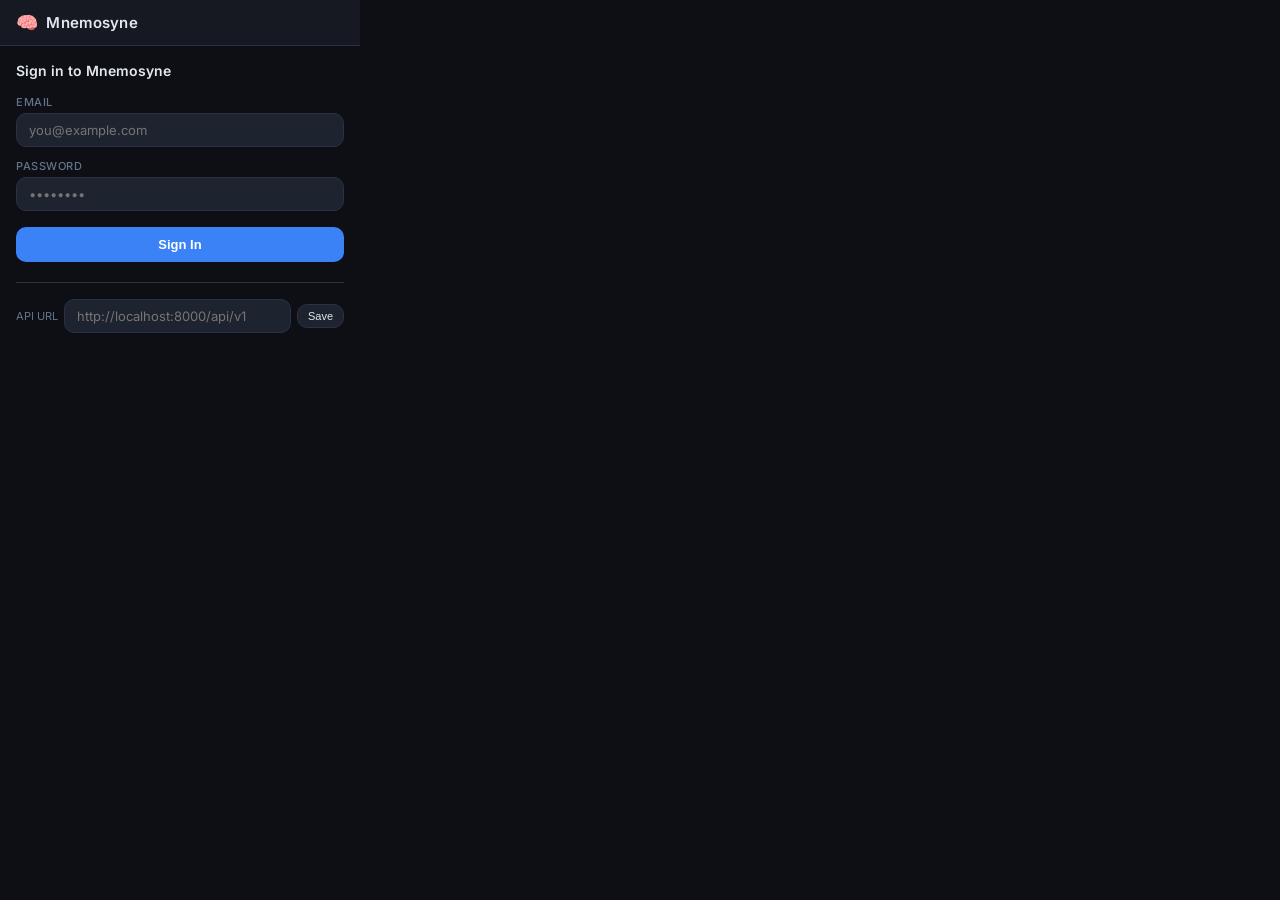
==== extension/popup.html @ e6198a7a "Initialize project: add backend and chrome extension files" ====
<!DOCTYPE html>
<html lang="en">
<head>
  <meta charset="UTF-8" />
  <meta name="viewport" content="width=device-width, initial-scale=1.0" />
  <title>Mnemosyne Memory</title>
  <link rel="stylesheet" href="styles.css" />
</head>
<body>
  <div id="app">

    <!-- ── Header ── -->
    <header class="header">
      <div class="header-logo">
        <span class="logo-icon">🧠</span>
        <span class="logo-text">Mnemosyne</span>
      </div>
      <div class="header-actions">
        <button id="btn-logout" class="btn-icon" title="Logout" style="display:none">⏏</button>
      </div>
    </header>

    <!-- ── Login View ── -->
    <section id="view-login" class="view">
      <h2 class="view-title">Sign in to Mnemosyne</h2>
      <form id="form-login" autocomplete="on">
        <div class="field">
          <label for="input-email">Email</label>
          <input id="input-email" type="email" placeholder="you@example.com" required autocomplete="email" />
        </div>
        <div class="field">
          <label for="input-password">Password</label>
          <input id="input-password" type="password" placeholder="••••••••" required autocomplete="current-password" />
        </div>
        <div id="login-error" class="error-msg" style="display:none"></div>
        <button id="btn-login" type="submit" class="btn-primary">Sign In</button>
      </form>
      <div class="api-config">
        <label for="input-api-url">API URL</label>
        <input id="input-api-url" type="url" placeholder="http://localhost:8000/api/v1" />
        <button id="btn-save-api" class="btn-secondary btn-sm">Save</button>
      </div>
    </section>

    <!-- ── Main View ── -->
    <section id="view-main" class="view" style="display:none">

      <!-- Project selector -->
      <div class="section">
        <div class="section-header">
          <span class="section-label">Project</span>
          <div class="header-btns">
            <button id="btn-new-project" class="btn-icon" title="Create new project">＋</button>
            <button id="btn-refresh-projects" class="btn-icon" title="Refresh projects">↺</button>
          </div>
        </div>
        <select id="select-project" class="select">
          <option value="">— Select a project —</option>
        </select>

        <div class="action-row" style="margin-top: 12px;">
          <button id="btn-inject" class="btn-primary">⚡ Inject Context</button>
        </div>

        <!-- Inline create project form (hidden by default) -->
        <div id="create-project-form" class="create-project-form" style="display:none">
          <input id="input-project-name" type="text" placeholder="Project name" class="input-sm" required />
          <input id="input-project-id" type="text" placeholder="project-id (slug)" class="input-sm" />
          <div class="action-row">
            <button id="btn-create-project" class="btn-primary btn-sm">Create</button>
            <button id="btn-cancel-create" class="btn-secondary btn-sm">Cancel</button>
          </div>
          <div id="create-project-error" class="error-msg" style="display:none"></div>
        </div>
      </div>

      <!-- Status -->
      <div id="sync-status" class="status-banner" style="display:none"></div>

      <!-- Context preview -->
      <div class="section" id="section-context" style="display:none">
        <div class="section-header">
          <span class="section-label">Project Memory Context</span>
          <button id="btn-refresh-context" class="btn-icon" title="Refresh context">↺</button>
        </div>
        <textarea id="context-preview" class="context-area" readonly placeholder="Context will appear here..."></textarea>
        <div class="action-row">
          <button id="btn-copy" class="btn-secondary">📋 Copy</button>
        </div>
      </div>

      <!-- Capture status -->
      <div class="section">
        <div class="section-header">
          <span class="section-label">Capture Status</span>
        </div>
        <div id="capture-info" class="capture-info">
          <span id="capture-platform">Platform: detecting…</span>
          <span id="capture-count">Messages captured: 0</span>
        </div>
      </div>

    </section>

  </div>

  <script src="popup.js"></script>
</body>
</html>
---- extension/styles.css ----
/* ─────────────────────────────────────────────────────────────────
   Mnemosyne Extension — Popup Styles
   Design: dark glassmorphism with electric-blue accent
   ───────────────────────────────────────────────────────────────── */

@import url('https://fonts.googleapis.com/css2?family=Inter:wght@400;500;600&display=swap');

*, *::before, *::after { box-sizing: border-box; margin: 0; padding: 0; }

:root {
  --bg:          #0d0f14;
  --surface:     #161922;
  --surface-2:   #1e2330;
  --border:      #2a3045;
  --accent:      #3b82f6;
  --accent-glow: rgba(59,130,246,.3);
  --text:        #e2e8f0;
  --text-muted:  #64748b;
  --error:       #f87171;
  --success:     #34d399;
  --warning:     #fbbf24;
  --radius:      10px;
  --font:        'Inter', -apple-system, sans-serif;
}

body {
  width: 360px;
  min-height: 200px;
  max-height: 600px;
  background: var(--bg);
  color: var(--text);
  font-family: var(--font);
  font-size: 13px;
  overflow: hidden auto;
}

/* ─── Header ─────────────────────────────────────────────────── */
.header {
  display: flex;
  align-items: center;
  justify-content: space-between;
  padding: 12px 16px;
  background: var(--surface);
  border-bottom: 1px solid var(--border);
}
.header-logo {
  display: flex;
  align-items: center;
  gap: 8px;
  font-weight: 600;
  font-size: 15px;
  letter-spacing: .3px;
}
.logo-icon { font-size: 18px; }

/* ─── Views ──────────────────────────────────────────────────── */
.view { padding: 16px; }
.view-title {
  font-size: 14px;
  font-weight: 600;
  margin-bottom: 16px;
  color: var(--text);
}

/* ─── Form fields ─────────────────────────────────────────────── */
.field {
  margin-bottom: 12px;
}
.field label {
  display: block;
  font-size: 11px;
  font-weight: 500;
  color: var(--text-muted);
  margin-bottom: 4px;
  text-transform: uppercase;
  letter-spacing: .5px;
}
input[type="email"],
input[type="password"],
input[type="url"],
.select,
textarea {
  width: 100%;
  background: var(--surface-2);
  border: 1px solid var(--border);
  border-radius: var(--radius);
  color: var(--text);
  padding: 8px 12px;
  font-family: var(--font);
  font-size: 13px;
  outline: none;
  transition: border-color .15s;
}
input:focus, .select:focus, textarea:focus {
  border-color: var(--accent);
  box-shadow: 0 0 0 2px var(--accent-glow);
}

/* ─── Buttons ─────────────────────────────────────────────────── */
.btn-primary {
  width: 100%;
  padding: 10px 16px;
  background: var(--accent);
  color: #fff;
  border: none;
  border-radius: var(--radius);
  font-size: 13px;
  font-weight: 600;
  cursor: pointer;
  transition: opacity .15s, transform .1s;
  margin-top: 4px;
}
.btn-primary:hover { opacity: .9; }
.btn-primary:active { transform: scale(.98); }
.btn-primary:disabled { opacity: .5; cursor: not-allowed; }

.btn-secondary {
  padding: 8px 14px;
  background: var(--surface-2);
  color: var(--text);
  border: 1px solid var(--border);
  border-radius: var(--radius);
  font-size: 12px;
  font-weight: 500;
  cursor: pointer;
  transition: background .15s;
}
.btn-secondary:hover { background: var(--surface); }
.btn-sm { padding: 5px 10px; font-size: 11px; }

.btn-icon {
  background: none;
  border: none;
  color: var(--text-muted);
  cursor: pointer;
  font-size: 16px;
  padding: 4px 6px;
  border-radius: 6px;
  transition: color .15s, background .15s;
}
.btn-icon:hover { color: var(--text); background: var(--surface-2); }

/* ─── Sections ────────────────────────────────────────────────── */
.section {
  margin-bottom: 16px;
  background: var(--surface);
  border: 1px solid var(--border);
  border-radius: var(--radius);
  padding: 12px;
}
.section-header {
  display: flex;
  align-items: center;
  justify-content: space-between;
  margin-bottom: 10px;
}
.section-label {
  font-size: 11px;
  font-weight: 600;
  color: var(--text-muted);
  text-transform: uppercase;
  letter-spacing: .5px;
}

/* ─── Context area ────────────────────────────────────────────── */
.context-area {
  min-height: 120px;
  max-height: 200px;
  font-size: 11px;
  line-height: 1.5;
  resize: vertical;
  margin-bottom: 10px;
}

/* ─── Action row ─────────────────────────────────────────────── */
.action-row {
  display: flex;
  gap: 8px;
}
.action-row .btn-primary { margin-top: 0; flex: 1; }

/* ─── Status banner ──────────────────────────────────────────── */
.status-banner {
  padding: 8px 12px;
  border-radius: var(--radius);
  font-size: 12px;
  margin-bottom: 12px;
  font-weight: 500;
}
.status-banner.success { background: rgba(52,211,153,.15); border: 1px solid rgba(52,211,153,.3); color: var(--success); }
.status-banner.error   { background: rgba(248,113,113,.12); border: 1px solid rgba(248,113,113,.3); color: var(--error); }
.status-banner.info    { background: rgba(59,130,246,.12); border: 1px solid rgba(59,130,246,.3); color: var(--accent); }

/* ─── Capture info ───────────────────────────────────────────── */
.capture-info {
  display: flex;
  flex-direction: column;
  gap: 4px;
  font-size: 12px;
  color: var(--text-muted);
}

/* ─── Error message ──────────────────────────────────────────── */
.error-msg {
  color: var(--error);
  font-size: 12px;
  padding: 6px 10px;
  background: rgba(248,113,113,.1);
  border-radius: 6px;
  margin-bottom: 8px;
}

/* ─── API config ─────────────────────────────────────────────── */
.api-config {
  margin-top: 20px;
  padding-top: 16px;
  border-top: 1px solid var(--border);
  display: flex;
  gap: 6px;
  align-items: center;
}
.api-config label {
  font-size: 11px;
  color: var(--text-muted);
  white-space: nowrap;
}
.api-config input { flex: 1; }

/* ─── Select ─────────────────────────────────────────────────── */
.select { appearance: none; cursor: pointer; }

/* ─── Header buttons group ───────────────────────────────────── */
.header-btns {
  display: flex;
  gap: 2px;
  align-items: center;
}

/* ─── Create project form ────────────────────────────────────── */
.create-project-form {
  margin-top: 10px;
  padding-top: 10px;
  border-top: 1px solid var(--border);
  display: flex;
  flex-direction: column;
  gap: 8px;
}
.input-sm {
  width: 100%;
  background: var(--surface-2);
  border: 1px solid var(--border);
  border-radius: var(--radius);
  color: var(--text);
  padding: 7px 10px;
  font-family: var(--font);
  font-size: 12px;
  outline: none;
  transition: border-color .15s;
}
.input-sm:focus {
  border-color: var(--accent);
  box-shadow: 0 0 0 2px var(--accent-glow);
}
.input-sm::placeholder {
  color: var(--text-muted);
}
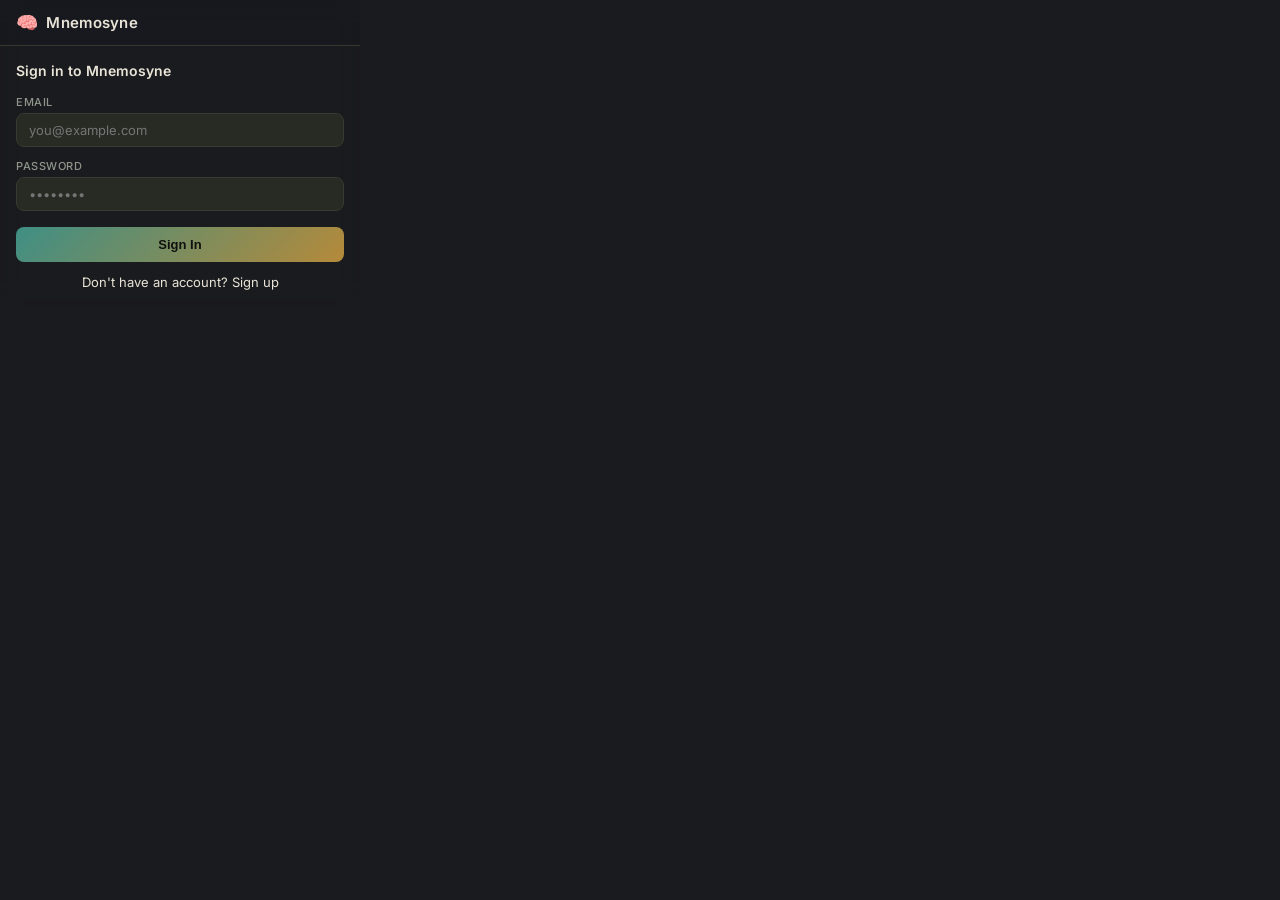
==== commit 49d56f86: "feat: Add Sign Up capabilities and auto database migrations" ====
--- a/extension/popup.html
+++ b/extension/popup.html
@@ -22,7 +22,8 @@
 
     <!-- ── Login View ── -->
     <section id="view-login" class="view">
-      <h2 class="view-title">Sign in to Mnemosyne</h2>
+      <h2 id="auth-title" class="view-title">Sign in to Mnemosyne</h2>
+      
       <form id="form-login" autocomplete="on">
         <div class="field">
           <label for="input-email">Email</label>
@@ -34,12 +35,30 @@
         </div>
         <div id="login-error" class="error-msg" style="display:none"></div>
         <button id="btn-login" type="submit" class="btn-primary">Sign In</button>
+        <div class="toggle-view" style="text-align: center; margin-top: 12px; font-size: 13px;">
+          <a href="#" id="link-to-signup" style="color: var(--color-primary); text-decoration: none;">Don't have an account? Sign up</a>
+        </div>
       </form>
-      <div class="api-config">
-        <label for="input-api-url">API URL</label>
-        <input id="input-api-url" type="url" placeholder="http://localhost:8000/api/v1" />
-        <button id="btn-save-api" class="btn-secondary btn-sm">Save</button>
-      </div>
+
+      <form id="form-signup" autocomplete="on" style="display:none">
+        <div class="field">
+          <label for="input-signup-name">Full Name (Optional)</label>
+          <input id="input-signup-name" type="text" placeholder="John Doe" autocomplete="name" />
+        </div>
+        <div class="field">
+          <label for="input-signup-email">Email</label>
+          <input id="input-signup-email" type="email" placeholder="you@example.com" required autocomplete="email" />
+        </div>
+        <div class="field">
+          <label for="input-signup-password">Password</label>
+          <input id="input-signup-password" type="password" placeholder="••••••••" required autocomplete="new-password" minlength="8" />
+        </div>
+        <div id="signup-error" class="error-msg" style="display:none"></div>
+        <button id="btn-signup" type="submit" class="btn-primary">Sign Up</button>
+        <div class="toggle-view" style="text-align: center; margin-top: 12px; font-size: 13px;">
+          <a href="#" id="link-to-login" style="color: var(--color-primary); text-decoration: none;">Already have an account? Sign in</a>
+        </div>
+      </form>
     </section>
 
     <!-- ── Main View ── -->
--- a/extension/styles.css
+++ b/extension/styles.css
@@ -8,18 +8,20 @@
 *, *::before, *::after { box-sizing: border-box; margin: 0; padding: 0; }
 
 :root {
-  --bg:          #0d0f14;
-  --surface:     #161922;
-  --surface-2:   #1e2330;
-  --border:      #2a3045;
-  --accent:      #3b82f6;
-  --accent-glow: rgba(59,130,246,.3);
-  --text:        #e2e8f0;
-  --text-muted:  #64748b;
-  --error:       #f87171;
-  --success:     #34d399;
-  --warning:     #fbbf24;
-  --radius:      10px;
+  --bg:          #111110;            /* Obsidian Black */
+  --surface:     #1C1F1A;            /* Charcoal Patina */
+  --surface-2:   #272B24;            /* Charcoal Card Highlight */
+  --border:      #343B31;            /* Aged Charcoal Border */
+  --accent:      #3F8F84;            /* Verdigris Patina Green */
+  --accent-glow: rgba(63, 143, 132, 0.2);
+  --accent-gradient: linear-gradient(135deg, #3F8F84 0%, #B58A3A 100%);
+  --gold-accent: #B58A3A;            /* Aged Brass Accent */
+  --text:        #E9E4D7;            /* Bone White */
+  --text-muted:  #8E968C;            /* Muted Patina Grey */
+  --error:       #8E3C3C;            /* Oxide Red */
+  --success:     #5CA390;            /* Verdigris Success */
+  --warning:     #B58A3A;            /* Aged Brass Warning */
+  --radius:      8px;
   --font:        'Inter', -apple-system, sans-serif;
 }
 
@@ -27,7 +29,8 @@
   width: 360px;
   min-height: 200px;
   max-height: 600px;
-  background: var(--bg);
+  background: rgba(17, 18, 21, 0.96);
+  backdrop-filter: blur(10px);
   color: var(--text);
   font-family: var(--font);
   font-size: 13px;
@@ -40,7 +43,8 @@
   align-items: center;
   justify-content: space-between;
   padding: 12px 16px;
-  background: var(--surface);
+  background: rgba(23, 25, 30, 0.7);
+  backdrop-filter: blur(10px);
   border-bottom: 1px solid var(--border);
 }
 .header-logo {
@@ -75,6 +79,7 @@
   text-transform: uppercase;
   letter-spacing: .5px;
 }
+input[type="text"],
 input[type="email"],
 input[type="password"],
 input[type="url"],
@@ -100,19 +105,26 @@
 .btn-primary {
   width: 100%;
   padding: 10px 16px;
-  background: var(--accent);
-  color: #fff;
+  background: var(--accent-gradient);
+  color: #111110;
   border: none;
   border-radius: var(--radius);
   font-size: 13px;
   font-weight: 600;
   cursor: pointer;
-  transition: opacity .15s, transform .1s;
+  transition: all 0.2s cubic-bezier(0.4, 0, 0.2, 1);
   margin-top: 4px;
 }
-.btn-primary:hover { opacity: .9; }
-.btn-primary:active { transform: scale(.98); }
-.btn-primary:disabled { opacity: .5; cursor: not-allowed; }
+.btn-primary:hover {
+  background: linear-gradient(135deg, #4EAFA1 0%, #CD9F4A 100%);
+}
+.btn-primary:active {
+  transform: translateY(1px);
+}
+.btn-primary:disabled {
+  opacity: .5;
+  cursor: not-allowed;
+}
 
 .btn-secondary {
   padding: 8px 14px;
@@ -123,9 +135,12 @@
   font-size: 12px;
   font-weight: 500;
   cursor: pointer;
-  transition: background .15s;
-}
-.btn-secondary:hover { background: var(--surface); }
+  transition: all 0.2s cubic-bezier(0.4, 0, 0.2, 1);
+}
+.btn-secondary:hover {
+  background: var(--surface);
+  border-color: var(--text-muted);
+}
 .btn-sm { padding: 5px 10px; font-size: 11px; }
 
 .btn-icon {
